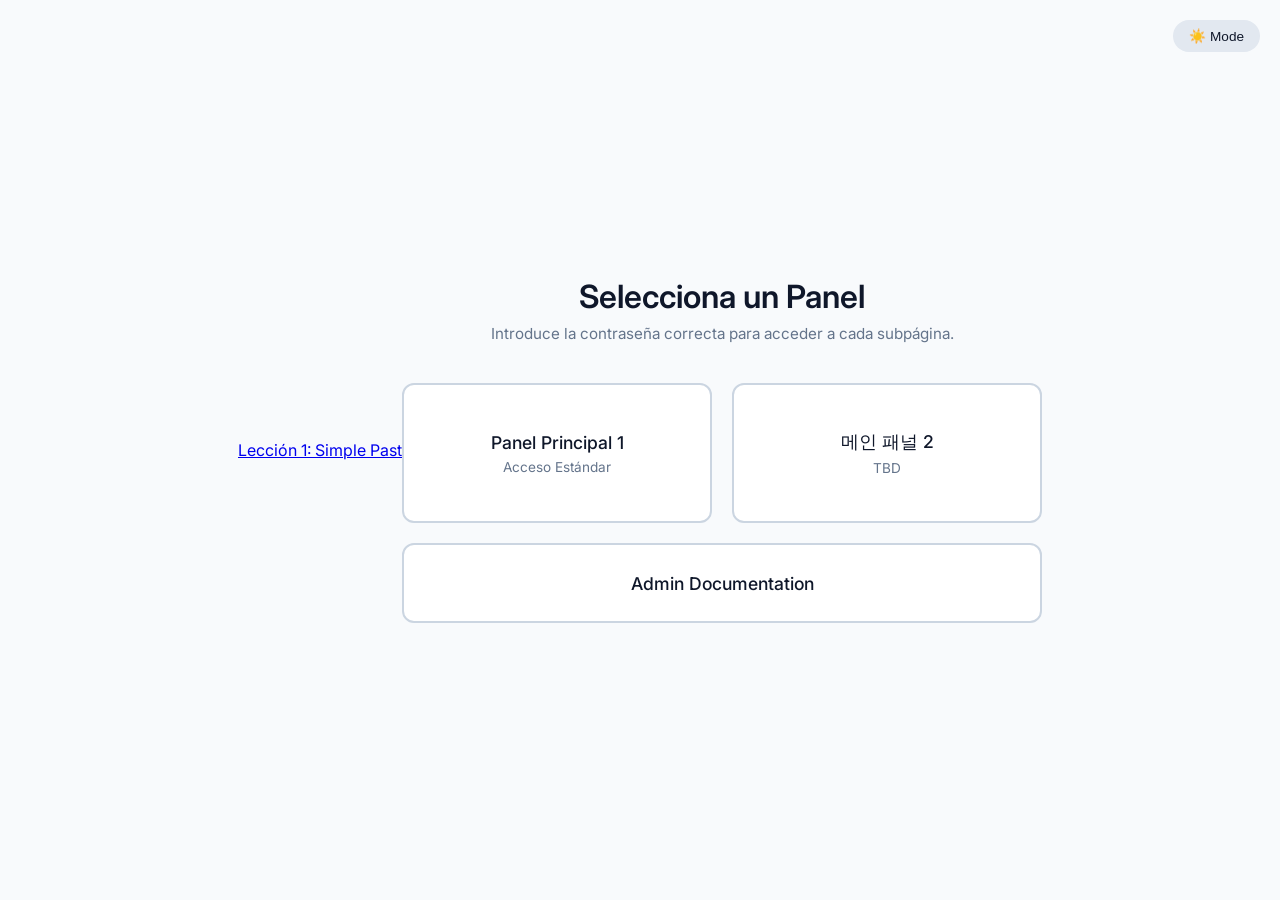
==== index.html @ 517b2986 "Add link to Lección 1: Simple Past in index.html" ====
<!DOCTYPE html>
<html lang="es" data-theme="light">
<head>
    <meta charset="UTF-8">
    <meta name="viewport" content="width=device-width, initial-scale=1.0">
    <title>Panel de Acceso</title>
    <!-- Google Fonts: Inter -->
    <link rel="preconnect" href="https://fonts.googleapis.com">
    <link rel="preconnect" href="https://fonts.gstatic.com" crossorigin>
    <link href="https://fonts.googleapis.com/css2?family=Inter:wght@400;500;600&display=swap" rel="stylesheet">
    <!-- Vinculación del CSS -->
    <link rel="stylesheet" href="style.css">
</head>
<body>

    <!-- Botón para alternar Tema -->
    <button class="theme-toggle" id="themeToggle" aria-label="Cambiar tema">
        <span class="icon-sun">☀️ Mode</span>
    </button>

    <a href="leccion.html?id=pasado-simple">Lección 1: Simple Past</a>

    <div class="container">
        <h1>Selecciona un Panel</h1>
        <p class="subtitle">Introduce la contraseña correcta para acceder a cada subpágina.</p>

        <!-- Contenedor de la cuadrícula de botones -->
        <div class="button-grid">
            <button class="btn btn-main" onclick="accessPanel(1, 'miure', 'myureng.html')">
                <span class="btn-title">Panel Principal 1</span>
                <span class="btn-desc">Acceso Estándar</span>
            </button>
            
            <button class="btn btn-main" onclick="accessPanel(2, 'jiwoo', 'hanmi.html')">
                <span class="btn-title">메인 패널 2</span>
                <span class="btn-desc">TBD</span>
            </button>
            
            <button class="btn btn-short" onclick="accessPanel(3, '102318', 'admin.html')">
                <span class="btn-title">Admin Documentation</span>
            </button>
        </div>
    </div>

    <!-- Lógica básica para contraseñas y tema -->
    <script>
        // Cambiar entre tema claro y oscuro
        const html = document.documentElement;
        const toggleBtn = document.getElementById('themeToggle');

        toggleBtn.addEventListener('click', () => {
            const currentTheme = html.getAttribute('data-theme');
            const newTheme = currentTheme === 'light' ? 'dark' : 'light';
            html.setAttribute('data-theme', newTheme);
            toggleBtn.querySelector('span').textContent = newTheme === 'light' ? '☀️ Claro' : '🌙 Oscuro';
        });

        // Simulación de validación de contraseña para redirección
        function accessPanel(panelId, correctPassword, targetUrl) {
            const password = prompt(`Introduce la contraseña para el Botón ${panelId}:`);
            
            if (password === null) return; // Si el usuario cancela

            if (password === correctPassword) {
                alert('¡Contraseña correcta! Redirigiendo...');
                window.location.href = targetUrl; // Cambia esto por tus subpáginas reales
            } else {
                alert('Contraseña incorrecta. Acceso denegado.');
            }
        }
    </script>
</body>
</html>
---- style.css ----
/* ==========================================================================
   Variables de Entorno (Paleta de colores y Temas)
   ========================================================================== */
:root[data-theme="light"] {
    --bg-color: #f8fafc;
    --card-bg: #ffffff;
    --text-primary: #0f172a;
    --text-secondary: #64748b;
    --border-color: #cbd5e1;
    --btn-border-hover: #3b82f6; /* Azul */
    --toggle-bg: #e2e8f0;
}

:root[data-theme="dark"] {
    --bg-color: #0f172a;
    --card-bg: #1e293b;
    --text-primary: #f8fafc;
    --text-secondary: #94a3b8;
    --border-color: #334155;
    --btn-border-hover: #10b981; /* Verde esmeralda para el modo oscuro */
    --toggle-bg: #334155;
}

/* ==========================================================================
   Estilos Base
   ========================================================================== */
* {
    box-sizing: border-box;
    margin: 0;
    padding: 0;
}

body {
    font-family: 'Inter', sans-serif;
    background-color: var(--bg-color);
    color: var(--text-primary);
    min-height: 100vh;
    display: flex;
    justify-content: center;
    align-items: center;
    transition: background-color 0.3s ease, color 0.3s ease;
    position: relative;
    padding: 20px;
}

.container {
    width: 100%;
    max-width: 640px;
    text-align: center;
}

h1 {
    font-size: 2rem;
    font-weight: 600;
    margin-bottom: 8px;
}

.subtitle {
    color: var(--text-secondary);
    font-size: 0.95rem;
    margin-bottom: 40px;
}

/* ==========================================================================
   Alternador de Tema (Botón superior)
   ========================================================================== */
.theme-toggle {
    position: absolute;
    top: 20px;
    right: 20px;
    background-color: var(--toggle-bg);
    color: var(--text-primary);
    border: none;
    padding: 8px 16px;
    border-radius: 20px;
    cursor: pointer;
    font-weight: 500;
    font-size: 0.85rem;
    transition: background-color 0.2s;
}

/* ==========================================================================
   Arquitectura de Botones (Grid y Efectos)
   ========================================================================== */
.button-grid {
    display: grid;
    grid-template-columns: repeat(2, 1fr); /* Crea 2 columnas iguales */
    gap: 20px; /* Espacio entre botones */
}

/* Estilo base para todos los botones del panel */
.btn {
    background-color: var(--card-bg);
    color: var(--text-primary);
    border: 2px solid var(--border-color);
    border-radius: 12px; /* Esquinas redondeadas */
    cursor: pointer;
    display: flex;
    flex-direction: column;
    justify-content: center;
    align-items: center;
    padding: 24px;
    font-family: inherit;
    transition: transform 0.2s cubic-bezier(0.4, 0, 0.2, 1), 
                border-color 0.2s ease, 
                box-shadow 0.2s ease;
}

/* Botones 1 y 2 (Mayor altura) */
.btn-main {
    height: 140px;
}

/* Botón 3 (Menor altura, ocupa las dos columnas abajo) */
.btn-short {
    grid-column: span 2; /* Se estira para ocupar todo el ancho */
    height: 80px; 
}

/* Efecto Hover (Paso del cursor) */
.btn:hover {
    transform: scale(1.03); /* Aumenta ligeramente de tamaño */
    border-color: var(--btn-border-hover); /* Cambia el color del borde */
    box-shadow: 0 10px 15px -3px rgba(0, 0, 0, 0.05);
}

/* Textos dentro de los botones */
.btn-title {
    font-size: 1.1rem;
    font-weight: 500;
}

.btn-desc {
    font-size: 0.85rem;
    color: var(--text-secondary);
    margin-top: 6px;
}

/* Opcional: Ajuste responsivo para pantallas muy pequeñas */
@media (max-width: 480px) {
    .button-grid {
        grid-template-columns: 1fr; /* Pasa a una sola columna si la pantalla es muy chica */
    }
    .btn-short {
        grid-column: span 1;
    }
}
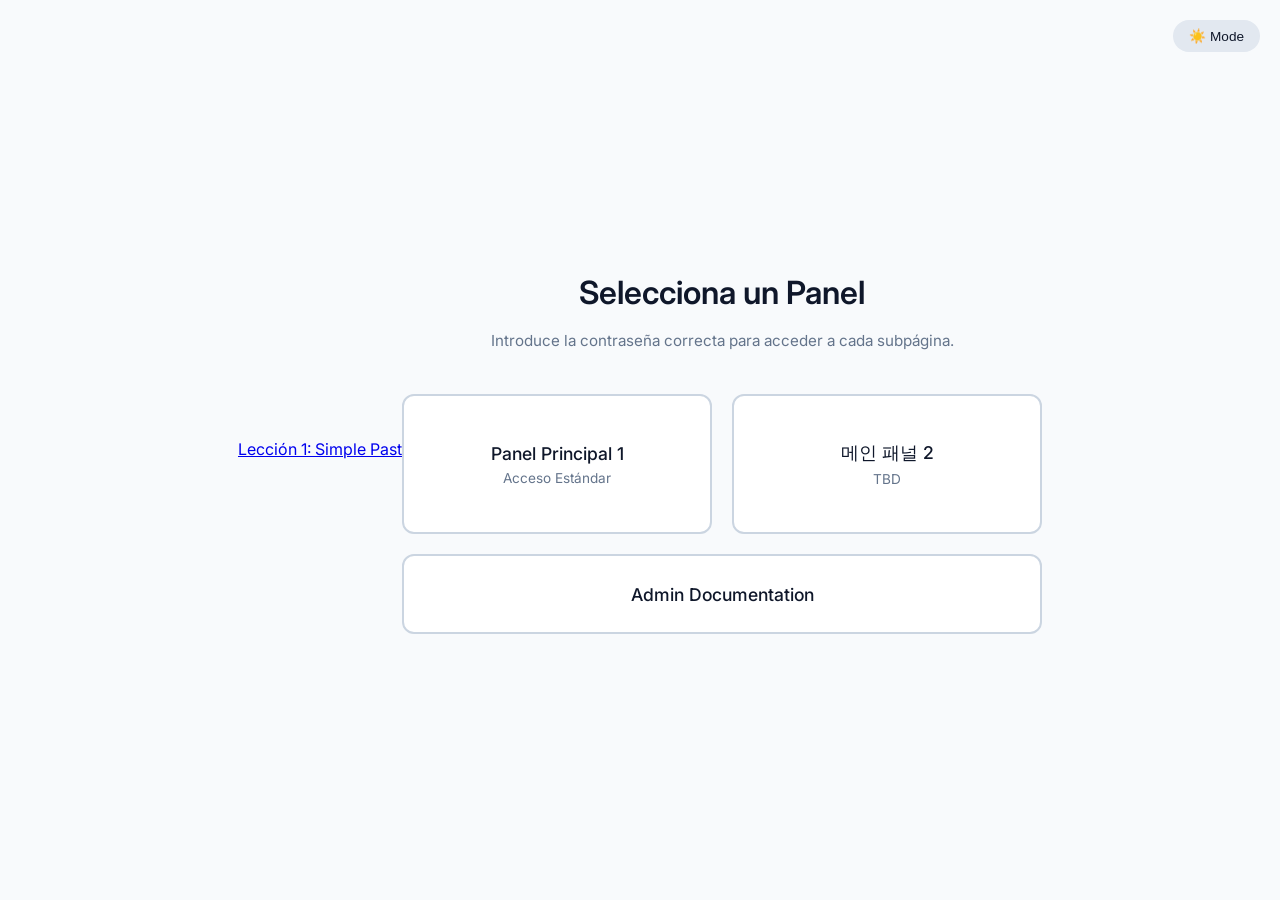
==== commit 4d288cfc: "Actualizar index.html" ====
--- a/index.html
+++ b/index.html
@@ -9,9 +9,9 @@
     <link rel="preconnect" href="https://fonts.gstatic.com" crossorigin>
     <link href="https://fonts.googleapis.com/css2?family=Inter:wght@400;500;600&display=swap" rel="stylesheet">
     <!-- Vinculación del CSS -->
-    <link rel="stylesheet" href="style.css">
+    <link rel="stylesheet" href="css/style.css">
 </head>
-<body>
+<body class="home-body">
 
     <!-- Botón para alternar Tema -->
     <button class="theme-toggle" id="themeToggle" aria-label="Cambiar tema">
--- a/css/style.css
+++ b/css/style.css
@@ -0,0 +1,313 @@
+/* ==========================================================================
+   Variables de Entorno (Paleta de colores y Temas)
+   ========================================================================== */
+:root[data-theme="light"] {
+    --bg-color: #f8fafc;
+    --card-bg: #ffffff;
+    --text-primary: #0f172a;
+    --text-secondary: #64748b;
+    --border-color: #cbd5e1;
+    --btn-border-hover: #3b82f6; /* Azul */
+    --toggle-bg: #e2e8f0;
+    --highlight-bg: #fef08a; /* Amarillo suave para traducción activa */
+    
+    /* Colores gramaticales (Light) */
+    --color-verb: #dc2626;
+    --color-noun: #2563eb;
+    --color-adj:  #16a34a;
+    --color-adv:  #9333ea;
+    --color-pron: #d97706;
+    --color-prep: #db2777;
+    --color-num:  #0891b2;
+}
+
+:root[data-theme="dark"] {
+    --bg-color: #0f172a;
+    --card-bg: #1e293b;
+    --text-primary: #f8fafc;
+    --text-secondary: #94a3b8;
+    --border-color: #334155;
+    --btn-border-hover: #10b981; /* Verde esmeralda */
+    --toggle-bg: #334155;
+    --highlight-bg: #854d0e; /* Tono ocre oscuro legible en Dark */
+
+    /* Colores gramaticales (Dark - tonos más luminosos) */
+    --color-verb: #f87171;
+    --color-noun: #60a5fa;
+    --color-adj:  #4ade80;
+    --color-adv:  #c084fc;
+    --color-pron: #fbbf24;
+    --color-prep: #f472b6;
+    --color-num:  #22d3ee;
+}
+
+/* ==========================================================================
+   Estilos Base Globales
+   ========================================================================== */
+* {
+    box-sizing: border-box;
+    margin: 0;
+    padding: 0;
+}
+
+body {
+    font-family: 'Inter', system-ui, -apple-system, sans-serif;
+    background-color: var(--bg-color);
+    color: var(--text-primary);
+    line-height: 1.7;
+    transition: background-color 0.3s ease, color 0.3s ease;
+    padding: 20px;
+}
+
+/* Solo centramos verticalmente si el body tiene la clase .home-body (tu index.html) */
+body.home-body {
+    min-height: 100vh;
+    display: flex;
+    justify-content: center;
+    align-items: center;
+}
+
+/* ==========================================================================
+   Página Principal (Index)
+   ========================================================================== */
+.container {
+    width: 100%;
+    max-width: 640px;
+    text-align: center;
+}
+
+h1 {
+    font-size: 2rem;
+    font-weight: 600;
+    margin-bottom: 8px;
+}
+
+.subtitle {
+    color: var(--text-secondary);
+    font-size: 0.95rem;
+    margin-bottom: 40px;
+}
+
+/* Alternador de Tema */
+.theme-toggle {
+    position: absolute;
+    top: 20px;
+    right: 20px;
+    background-color: var(--toggle-bg);
+    color: var(--text-primary);
+    border: none;
+    padding: 8px 16px;
+    border-radius: 20px;
+    cursor: pointer;
+    font-weight: 500;
+    font-size: 0.85rem;
+    transition: background-color 0.2s;
+}
+
+/* Grid de Botones */
+.button-grid {
+    display: grid;
+    grid-template-columns: repeat(2, 1fr);
+    gap: 20px;
+}
+
+.btn {
+    background-color: var(--card-bg);
+    color: var(--text-primary);
+    border: 2px solid var(--border-color);
+    border-radius: 12px;
+    cursor: pointer;
+    display: flex;
+    flex-direction: column;
+    justify-content: center;
+    align-items: center;
+    padding: 24px;
+    font-family: inherit;
+    text-decoration: none; /* Por si usas <a> con clase .btn */
+    transition: transform 0.2s cubic-bezier(0.4, 0, 0.2, 1), 
+                border-color 0.2s ease, 
+                box-shadow 0.2s ease;
+}
+
+.btn-main {
+    height: 140px;
+}
+
+.btn-short {
+    grid-column: span 2;
+    height: 80px; 
+}
+
+.btn:hover {
+    transform: scale(1.03);
+    border-color: var(--btn-border-hover);
+    box-shadow: 0 10px 15px -3px rgba(0, 0, 0, 0.05);
+}
+
+.btn-title {
+    font-size: 1.1rem;
+    font-weight: 500;
+}
+
+.btn-desc {
+    font-size: 0.85rem;
+    color: var(--text-secondary);
+    margin-top: 6px;
+}
+
+/* ==========================================================================
+   Página de Lección (leccion.html + Markdown)
+   ========================================================================== */
+.lesson-container {
+    max-width: 760px;
+    margin: 40px auto 80px auto;
+}
+
+.site-nav {
+    margin-bottom: 24px;
+}
+
+.site-nav a {
+    color: var(--btn-border-hover);
+    text-decoration: none;
+    font-weight: 500;
+}
+
+.site-nav a:hover {
+    text-decoration: underline;
+}
+
+/* Estilos de contenido Markdown */
+#lesson-content h1 {
+    font-size: 2.2rem;
+    margin: 1.5rem 0 1rem 0;
+    text-align: left;
+}
+
+#lesson-content h2 {
+    font-size: 1.5rem;
+    margin: 2rem 0 0.8rem 0;
+    border-bottom: 1px solid var(--border-color);
+    padding-bottom: 6px;
+}
+
+#lesson-content p {
+    margin-bottom: 1.2rem;
+}
+
+#lesson-content blockquote {
+    border-left: 4px solid var(--btn-border-hover);
+    background-color: var(--card-bg);
+    padding: 12px 16px;
+    margin: 1.5rem 0;
+    border-radius: 0 8px 8px 0;
+    color: var(--text-secondary);
+}
+
+#lesson-content code {
+    background-color: var(--toggle-bg);
+    padding: 2px 6px;
+    border-radius: 4px;
+    font-size: 0.9em;
+}
+
+/* ==========================================================================
+   Componente: Oraciones Especiales
+   ========================================================================== */
+.special-sentence-card {
+    border: 1px solid var(--border-color);
+    border-radius: 12px;
+    background-color: var(--card-bg);
+    padding: 16px 20px;
+    margin: 24px 0;
+    box-shadow: 0 2px 4px rgba(0, 0, 0, 0.02);
+}
+
+.sentence-header {
+    display: flex;
+    align-items: center;
+    gap: 14px;
+}
+
+.sentence-text {
+    flex-grow: 1;
+    margin: 0 !important;
+    font-size: 1.15rem;
+    line-height: 1.6;
+}
+
+.btn-icon {
+    background-color: var(--bg-color);
+    color: var(--text-primary);
+    border: 1px solid var(--border-color);
+    border-radius: 8px;
+    cursor: pointer;
+    padding: 8px 12px;
+    font-size: 1.1rem;
+    line-height: 1;
+    transition: all 0.2s ease;
+    user-select: none;
+}
+
+.btn-icon:hover {
+    border-color: var(--btn-border-hover);
+}
+
+.btn-icon.active {
+    background-color: var(--toggle-bg);
+    border-color: var(--btn-border-hover);
+}
+
+/* Tokens / Palabras interactivas */
+.token {
+    cursor: pointer;
+    border-bottom: 1px dashed var(--border-color);
+    padding: 1px 4px;
+    border-radius: 4px;
+    transition: background-color 0.15s ease, color 0.15s ease;
+    display: inline-block;
+}
+
+/* Palabra revelando traducción */
+.token.showing-translation {
+    background-color: var(--highlight-bg);
+    border-bottom-style: solid;
+}
+
+/* Clases de gramática (activadas con el botón) */
+.colored .token.verb { color: var(--color-verb); font-weight: 600; }
+.colored .token.noun { color: var(--color-noun); font-weight: 600; }
+.colored .token.adj  { color: var(--color-adj);  font-weight: 600; }
+.colored .token.adv  { color: var(--color-adv);  font-weight: 600; }
+.colored .token.pron { color: var(--color-pron); font-weight: 600; }
+.colored .token.prep { color: var(--color-prep); font-weight: 600; }
+.colored .token.num  { color: var(--color-num);  font-weight: 600; }
+
+/* Traducción completa inferior */
+.sentence-full-translation {
+    margin-top: 14px;
+    padding-top: 10px;
+    border-top: 1px dashed var(--border-color);
+    color: var(--text-secondary);
+    font-style: italic;
+    font-size: 1rem;
+}
+
+/* ==========================================================================
+   Ajustes Responsivos
+   ========================================================================== */
+@media (max-width: 480px) {
+    .button-grid {
+        grid-template-columns: 1fr;
+    }
+    .btn-short {
+        grid-column: span 1;
+    }
+    .sentence-header {
+        gap: 8px;
+    }
+    .btn-icon {
+        padding: 6px 8px;
+        font-size: 1rem;
+    }
+}
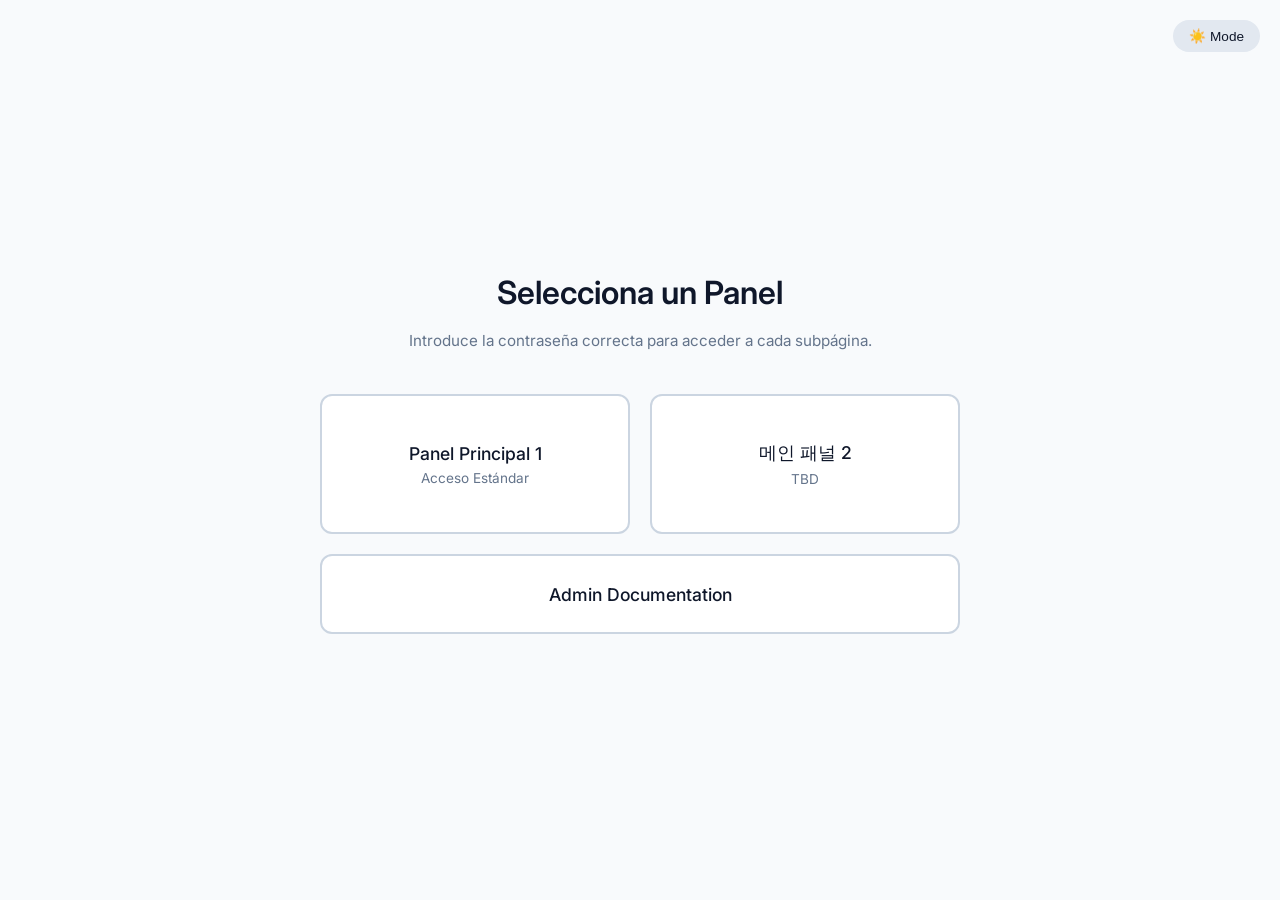
==== commit 8f951b65: "Actualizar index.html" ====
--- a/index.html
+++ b/index.html
@@ -17,8 +17,6 @@
     <button class="theme-toggle" id="themeToggle" aria-label="Cambiar tema">
         <span class="icon-sun">☀️ Mode</span>
     </button>
-
-    <a href="leccion.html?id=pasado-simple">Lección 1: Simple Past</a>
 
     <div class="container">
         <h1>Selecciona un Panel</h1>
